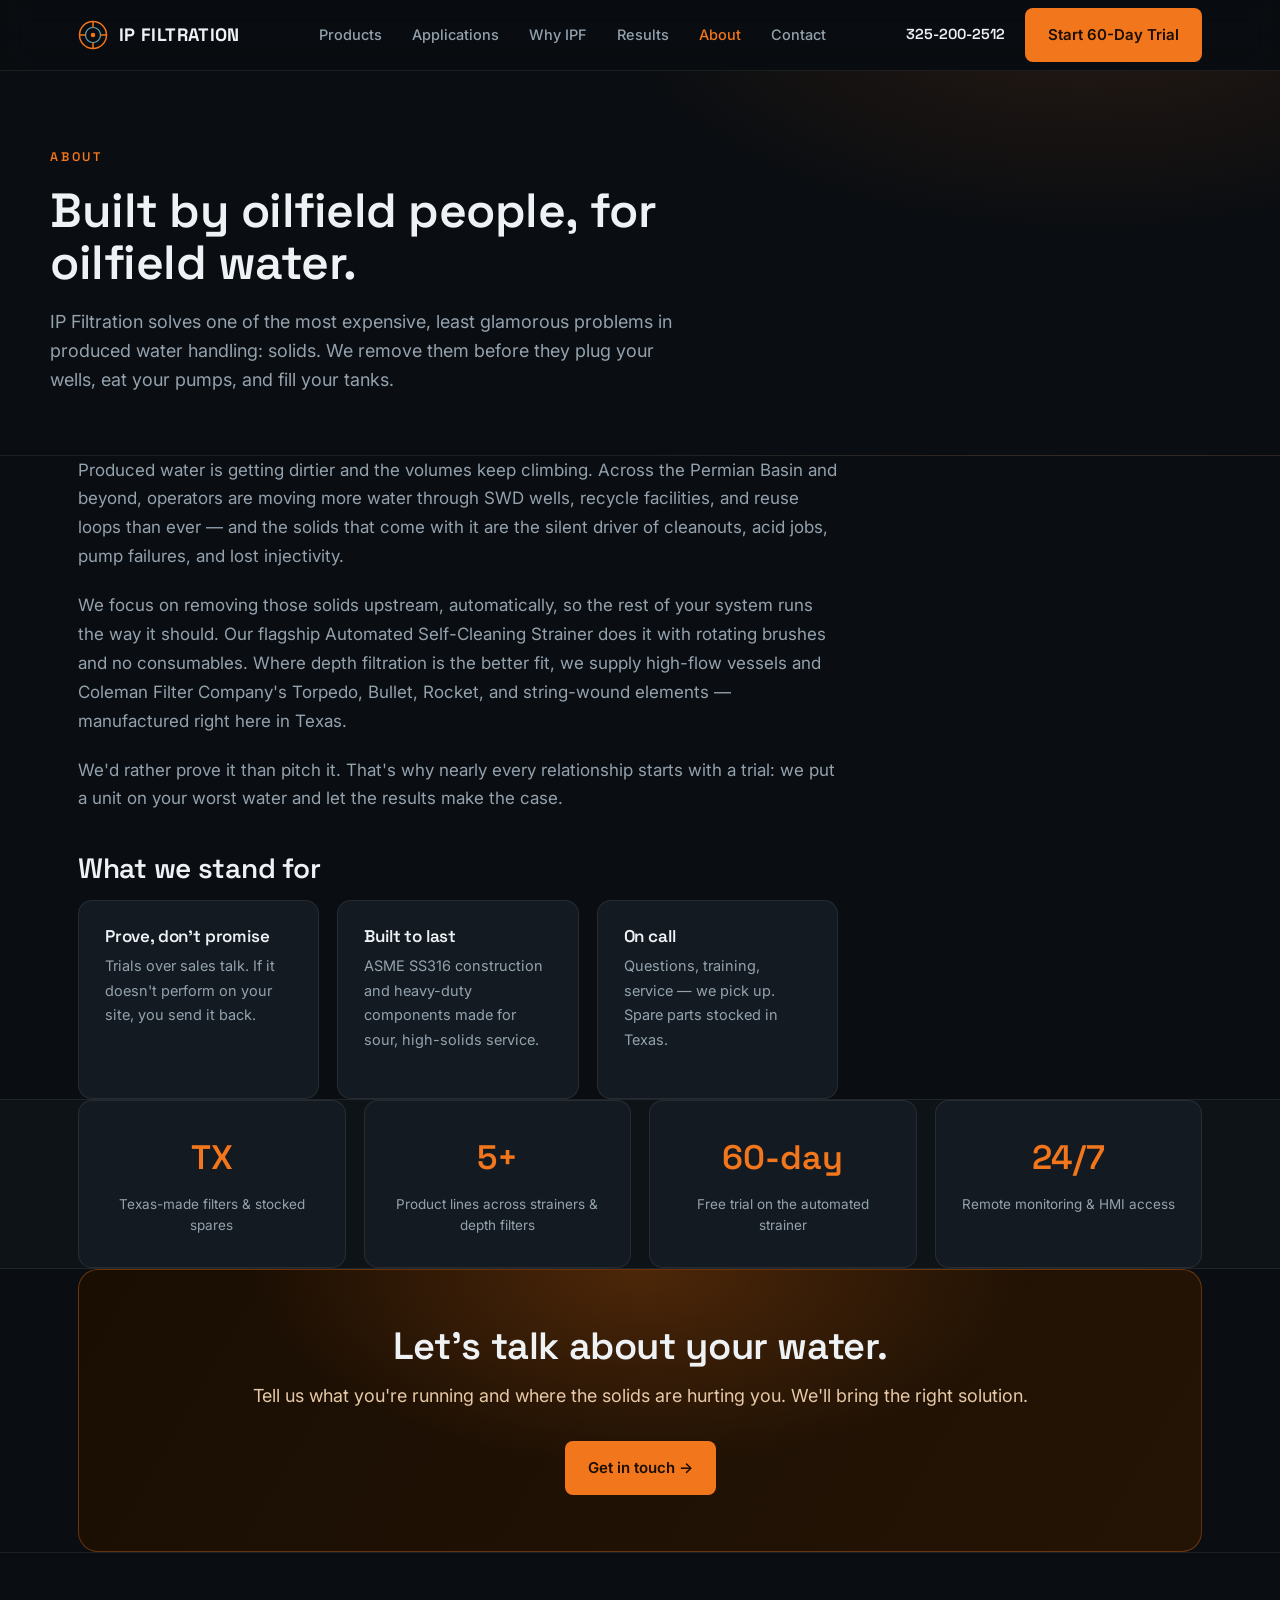
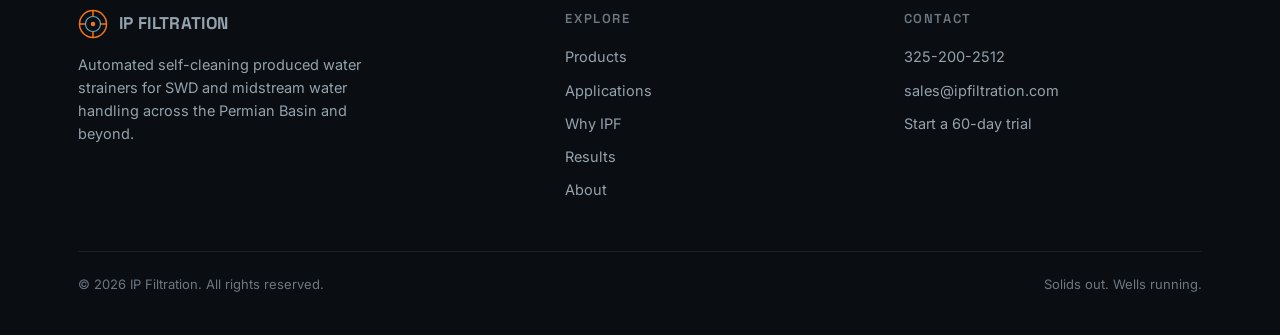
==== about.html @ 66d821b8 "Add IP Filtration website (initial 7-page build)" ====
<!DOCTYPE html>
<html lang="en">
<head>
<meta charset="UTF-8" />
<meta name="viewport" content="width=device-width, initial-scale=1.0" />
<title>About | IP Filtration</title>
<meta name="description" content="IP Filtration builds and supplies produced water filtration for the oilfield — automated self-cleaning strainers and Texas-made depth filters, backed by hands-on service." />
<link rel="preconnect" href="https://fonts.googleapis.com">
<link rel="preconnect" href="https://fonts.gstatic.com" crossorigin>
<link href="https://fonts.googleapis.com/css2?family=Inter:wght@400;500;600&family=Space+Grotesk:wght@500;600;700&display=swap" rel="stylesheet">
<link rel="stylesheet" href="styles.css">
</head>
<body>

<header><div class="wrap nav">
  <a class="brand" href="index.html">
    <svg class="mark" viewBox="0 0 40 40" fill="none"><circle cx="20" cy="20" r="18" stroke="#F2761B" stroke-width="2"/><circle cx="20" cy="20" r="10" stroke="#5FA8BE" stroke-width="1.6"/><path d="M20 2v8M20 30v8M2 20h8M30 20h8" stroke="#F2761B" stroke-width="2"/><circle cx="20" cy="20" r="3" fill="#F2761B"/></svg>
    IP&nbsp;FILTRATION
  </a>
  <nav class="navlinks">
    <a href="products.html">Products</a>
    <a href="applications.html">Applications</a>
    <a href="why-ip-filtration.html">Why IPF</a>
    <a href="results.html">Results</a>
    <a href="about.html" class="active">About</a>
    <a href="contact.html">Contact</a>
  </nav>
  <div class="navcta"><span class="phone">325-200-2512</span><a href="contact.html" class="btn btn-primary">Start 60-Day Trial</a></div>
</div></header>

<div class="pagehero"><div class="wrap">
  <span class="eyebrow">About</span>
  <h1>Built by oilfield people, for oilfield water.</h1>
  <p>IP Filtration solves one of the most expensive, least glamorous problems in produced water handling: solids. We remove them before they plug your wells, eat your pumps, and fill your tanks.</p>
</div></div>

<section class="wrap">
  <div class="prose">
    <p>Produced water is getting dirtier and the volumes keep climbing. Across the Permian Basin and beyond, operators are moving more water through SWD wells, recycle facilities, and reuse loops than ever — and the solids that come with it are the silent driver of cleanouts, acid jobs, pump failures, and lost injectivity.</p>
    <p>We focus on removing those solids upstream, automatically, so the rest of your system runs the way it should. Our flagship Automated Self-Cleaning Strainer does it with rotating brushes and no consumables. Where depth filtration is the better fit, we supply high-flow vessels and Coleman Filter Company's Torpedo, Bullet, Rocket, and string-wound elements — manufactured right here in Texas.</p>
    <p>We'd rather prove it than pitch it. That's why nearly every relationship starts with a trial: we put a unit on your worst water and let the results make the case.</p>

    <h2>What we stand for</h2>
    <div class="valgrid">
      <div class="valcard"><h3>Prove, don't promise</h3><p>Trials over sales talk. If it doesn't perform on your site, you send it back.</p></div>
      <div class="valcard"><h3>Built to last</h3><p>ASME SS316 construction and heavy-duty components made for sour, high-solids service.</p></div>
      <div class="valcard"><h3>On call</h3><p>Questions, training, service — we pick up. Spare parts stocked in Texas.</p></div>
    </div>
  </div>
</section>

<!-- Capability stats -->
<div class="band"><section class="wrap">
  <div class="statrow">
    <div class="statcard"><div class="n">TX</div><div class="l">Texas-made filters &amp; stocked spares</div></div>
    <div class="statcard"><div class="n">5+</div><div class="l">Product lines across strainers &amp; depth filters</div></div>
    <div class="statcard"><div class="n">60-day</div><div class="l">Free trial on the automated strainer</div></div>
    <div class="statcard"><div class="n">24/7</div><div class="l">Remote monitoring &amp; HMI access</div></div>
  </div>
</section></div>

<section class="wrap">
  <div class="ctaband">
    <h2>Let's talk about your water.</h2>
    <p>Tell us what you're running and where the solids are hurting you. We'll bring the right solution.</p>
    <a href="contact.html" class="btn btn-primary">Get in touch →</a>
  </div>
</section>

<footer><div class="wrap">
  <div class="foot">
    <div>
      <div class="brand" style="font-size:17px">
        <svg class="mark" viewBox="0 0 40 40" fill="none"><circle cx="20" cy="20" r="18" stroke="#F2761B" stroke-width="2"/><circle cx="20" cy="20" r="10" stroke="#5FA8BE" stroke-width="1.6"/><path d="M20 2v8M20 30v8M2 20h8M30 20h8" stroke="#F2761B" stroke-width="2"/><circle cx="20" cy="20" r="3" fill="#F2761B"/></svg>
        IP&nbsp;FILTRATION
      </div>
      <p class="desc">Automated self-cleaning produced water strainers for SWD and midstream water handling across the Permian Basin and beyond.</p>
    </div>
    <div>
      <h4>Explore</h4>
      <a href="products.html">Products</a>
      <a href="applications.html">Applications</a>
      <a href="why-ip-filtration.html">Why IPF</a>
      <a href="results.html">Results</a>
      <a href="about.html">About</a>
    </div>
    <div>
      <h4>Contact</h4>
      <a href="tel:3252002512">325-200-2512</a>
      <a href="mailto:sales@ipfiltration.com">sales@ipfiltration.com</a>
      <a href="contact.html">Start a 60-day trial</a>
    </div>
  </div>
  <div class="foot-bottom">
    <span>© 2026 IP Filtration. All rights reserved.</span>
    <span>Solids out. Wells running.</span>
  </div>
</div></footer>

</body>
</html>
---- styles.css ----
/* IP Filtration — shared design system */
:root{
  --bg:#0A0D11; --bg-2:#0E1318; --surface:#131A21; --surface-2:#172029;
  --line:rgba(255,255,255,.08); --line-2:rgba(255,255,255,.14);
  --text:#EEF2F5; --muted:#94A2AE; --muted-2:#6B7884;
  --accent:#F2761B; --accent-2:#FF8C3A; --steel:#5FA8BE;
  --maxw:1180px;
  --sans:'Inter',system-ui,sans-serif; --display:'Space Grotesk',var(--sans);
}
*{margin:0;padding:0;box-sizing:border-box}
html{scroll-behavior:smooth}
body{font-family:var(--sans);background:var(--bg);color:var(--text);line-height:1.6;-webkit-font-smoothing:antialiased}
a{color:inherit;text-decoration:none}
.wrap{max-width:var(--maxw);margin:0 auto;padding:0 28px}
.eyebrow{font-family:var(--display);font-size:12.5px;letter-spacing:.22em;text-transform:uppercase;color:var(--accent);font-weight:600}
h1,h2,h3{font-family:var(--display);font-weight:600;line-height:1.1;letter-spacing:-.01em}
.btn{display:inline-flex;align-items:center;gap:9px;font-weight:600;font-size:15px;padding:14px 22px;border-radius:8px;transition:.18s;cursor:pointer;border:1px solid transparent}
.btn-primary{background:var(--accent);color:#1A0E03}
.btn-primary:hover{background:var(--accent-2);transform:translateY(-1px)}
.btn-ghost{border-color:var(--line-2);color:var(--text)}
.btn-ghost:hover{border-color:var(--accent);color:var(--accent)}

/* NAV */
header{position:sticky;top:0;z-index:50;background:rgba(10,13,17,.82);backdrop-filter:blur(12px);border-bottom:1px solid var(--line)}
.nav{display:flex;align-items:center;justify-content:space-between;height:70px}
.brand{display:flex;align-items:center;gap:11px;font-family:var(--display);font-weight:700;font-size:18px;letter-spacing:.02em}
.brand .mark{width:30px;height:30px;flex:none}
.navlinks{display:flex;gap:30px;font-size:14.5px;color:var(--muted);font-weight:500}
.navlinks a:hover,.navlinks a.active{color:var(--text)}
.navlinks a.active{color:var(--accent)}
.navcta{display:flex;align-items:center;gap:20px}
.phone{font-family:var(--display);font-weight:600;font-size:14.5px;color:var(--text)}
@media(max-width:900px){.navlinks,.phone{display:none}}

/* HERO (home) */
.hero{position:relative;overflow:hidden;border-bottom:1px solid var(--line);
  background:radial-gradient(900px 520px at 82% -8%,rgba(242,118,27,.16),transparent 60%),radial-gradient(700px 600px at 0% 100%,rgba(95,168,190,.10),transparent 55%),var(--bg)}
.grid-overlay{position:absolute;inset:0;background-image:linear-gradient(var(--line) 1px,transparent 1px),linear-gradient(90deg,var(--line) 1px,transparent 1px);background-size:46px 46px;mask-image:radial-gradient(700px 500px at 70% 20%,#000,transparent 75%);opacity:.5}
.hero-inner{position:relative;display:grid;grid-template-columns:1.15fr .85fr;gap:40px;align-items:center;padding:84px 0 88px}
.hero h1{font-size:58px;margin:18px 0 22px}
.hero h1 .hl{color:var(--accent)}
.hero p.lead{font-size:19px;color:var(--muted);max-width:560px;line-height:1.55}
.hero-cta{display:flex;gap:14px;margin-top:34px;flex-wrap:wrap}
.spec-strip{display:flex;gap:30px;margin-top:46px;flex-wrap:wrap}
.spec-strip .s{display:flex;flex-direction:column}
.spec-strip .n{font-family:var(--display);font-size:23px;font-weight:600;color:var(--text)}
.spec-strip .l{font-size:12.5px;color:var(--muted-2);text-transform:uppercase;letter-spacing:.1em;margin-top:3px}
.hero-art{display:flex;justify-content:center}
.hero-art svg{width:100%;max-width:380px;height:auto}
@media(max-width:980px){.hero-inner{grid-template-columns:1fr}.hero-art{display:none}.hero h1{font-size:44px}}

/* PAGE HERO (inner pages) */
.pagehero{position:relative;overflow:hidden;border-bottom:1px solid var(--line);
  background:radial-gradient(800px 400px at 85% -20%,rgba(242,118,27,.13),transparent 60%),var(--bg)}
.pagehero .wrap{padding:72px 0 60px;position:relative}
.pagehero h1{font-size:48px;margin:16px 0 18px;max-width:760px}
.pagehero p{font-size:18px;color:var(--muted);max-width:640px}
@media(max-width:680px){.pagehero h1{font-size:34px}}

/* SECTION */
section{padding:88px 0}
.sec-head{max-width:680px;margin-bottom:48px}
.sec-head h2{font-size:38px;margin:14px 0 16px}
.sec-head p{color:var(--muted);font-size:17px}
@media(max-width:680px){.sec-head h2{font-size:30px}.hero h1{font-size:36px}}

/* BAND */
.band{background:var(--bg-2);border-top:1px solid var(--line);border-bottom:1px solid var(--line)}
.problem{display:grid;grid-template-columns:1fr 1fr;gap:54px;align-items:center}
.problem .big{font-family:var(--display);font-size:30px;font-weight:600;line-height:1.25}
.problem .big b{color:var(--accent);font-weight:600}
.problem p{color:var(--muted);font-size:16.5px;margin-top:18px}
@media(max-width:780px){.problem{grid-template-columns:1fr;gap:24px}}

/* VALUE GRID */
.vgrid{display:grid;grid-template-columns:repeat(3,1fr);gap:18px}
@media(max-width:880px){.vgrid{grid-template-columns:1fr 1fr}}
@media(max-width:560px){.vgrid{grid-template-columns:1fr}}
.vcard{background:var(--surface);border:1px solid var(--line);border-radius:14px;padding:28px 26px;transition:.2s}
.vcard:hover{border-color:var(--line-2);background:var(--surface-2);transform:translateY(-2px)}
.vcard .ic{width:42px;height:42px;border-radius:10px;background:rgba(242,118,27,.12);display:flex;align-items:center;justify-content:center;margin-bottom:18px;color:var(--accent)}
.vcard h3{font-size:18px;margin-bottom:9px}
.vcard p{color:var(--muted);font-size:14.5px}

/* SPLIT */
.split{display:grid;grid-template-columns:1fr 1fr;gap:54px;align-items:center}
.split.rev .txt{order:2}
.prodcard{background:linear-gradient(160deg,var(--surface-2),var(--surface));border:1px solid var(--line);border-radius:18px;padding:38px}
.prodcard .tag{display:inline-block;font-family:var(--display);font-size:12px;letter-spacing:.15em;text-transform:uppercase;color:var(--steel);border:1px solid var(--line-2);padding:5px 12px;border-radius:20px;margin-bottom:20px}
.speclist{list-style:none;margin-top:22px;display:grid;gap:13px}
.speclist li{display:flex;gap:12px;font-size:15px;color:var(--muted)}
.speclist li svg{flex:none;margin-top:3px;color:var(--accent)}
.speclist li b{color:var(--text);font-weight:500}
@media(max-width:840px){.split{grid-template-columns:1fr;gap:30px}.split.rev .txt{order:0}}

/* PRODUCT ROWS (products page) */
.prow{display:grid;grid-template-columns:1fr 1fr;gap:48px;align-items:center;padding:54px 0;border-bottom:1px solid var(--line)}
.prow:last-child{border-bottom:none}
.prow.rev .pimg{order:-1}
.prow h2{font-size:30px;margin:12px 0 14px}
.prow p{color:var(--muted);font-size:16px}
.pimg{background:linear-gradient(160deg,var(--surface-2),var(--surface));border:1px solid var(--line);border-radius:16px;min-height:240px;display:flex;align-items:center;justify-content:center;color:var(--muted-2);padding:30px}
.chips{display:flex;flex-wrap:wrap;gap:10px;margin-top:18px}
.chip{font-size:13px;color:var(--muted);border:1px solid var(--line-2);border-radius:20px;padding:6px 13px}
.chip b{color:var(--text);font-weight:500}
@media(max-width:820px){.prow{grid-template-columns:1fr;gap:24px}.prow.rev .pimg{order:0}}

/* APPLICATIONS */
.apps{display:grid;grid-template-columns:repeat(4,1fr);gap:16px}
@media(max-width:900px){.apps{grid-template-columns:1fr 1fr}}
@media(max-width:520px){.apps{grid-template-columns:1fr}}
.app{background:var(--surface);border:1px solid var(--line);border-radius:13px;padding:24px;border-top:2px solid var(--accent)}
.app .um{font-family:var(--display);font-size:13px;color:var(--steel);font-weight:600;letter-spacing:.05em}
.app h3{font-size:16.5px;margin:8px 0 9px}
.app p{color:var(--muted);font-size:13.5px}

/* APP DETAIL (applications page) */
.appdetail{display:grid;grid-template-columns:repeat(2,1fr);gap:20px}
@media(max-width:760px){.appdetail{grid-template-columns:1fr}}
.adcard{background:var(--surface);border:1px solid var(--line);border-radius:16px;padding:34px;transition:.2s}
.adcard:hover{border-color:var(--line-2);background:var(--surface-2)}
.adcard .num{font-family:var(--display);font-size:13px;color:var(--steel);font-weight:600;letter-spacing:.08em}
.adcard h3{font-size:22px;margin:10px 0 12px}
.adcard p{color:var(--muted);font-size:15px}

/* PROVEN */
.proven{background:var(--bg-2);border:1px solid var(--line);border-radius:18px;padding:48px;position:relative;overflow:hidden}
.proven:before{content:"";position:absolute;inset:0;background:radial-gradient(500px 300px at 100% 0%,rgba(95,168,190,.12),transparent 60%)}
.proven .q{position:relative;font-family:var(--display);font-size:25px;font-weight:500;line-height:1.4;max-width:760px}
.proven .res{position:relative;display:flex;gap:40px;margin-top:32px;flex-wrap:wrap}
.proven .res .n{font-family:var(--display);font-size:30px;font-weight:600;color:var(--accent)}
.proven .res .l{font-size:13.5px;color:var(--muted);margin-top:4px;max-width:170px}

/* STAT ROW */
.statrow{display:grid;grid-template-columns:repeat(4,1fr);gap:18px}
@media(max-width:760px){.statrow{grid-template-columns:1fr 1fr}}
.statcard{background:var(--surface);border:1px solid var(--line);border-radius:14px;padding:30px 24px;text-align:center}
.statcard .n{font-family:var(--display);font-size:34px;font-weight:600;color:var(--accent)}
.statcard .l{font-size:13.5px;color:var(--muted);margin-top:8px}

/* TESTIMONIALS */
.tgrid{display:grid;grid-template-columns:repeat(2,1fr);gap:20px}
@media(max-width:760px){.tgrid{grid-template-columns:1fr}}
.tcard{background:var(--surface);border:1px solid var(--line);border-radius:16px;padding:34px}
.tcard .quote{font-size:18px;line-height:1.55;color:var(--text)}
.tcard .who{margin-top:22px;display:flex;align-items:center;gap:13px}
.tcard .who .av{width:40px;height:40px;border-radius:50%;background:rgba(242,118,27,.14);color:var(--accent);display:flex;align-items:center;justify-content:center;font-family:var(--display);font-weight:600;font-size:15px}
.tcard .who .nm{font-weight:600;font-size:14.5px}
.tcard .who .rl{font-size:13px;color:var(--muted)}

/* CONTENT (about / prose) */
.prose{max-width:760px}
.prose p{color:var(--muted);font-size:17px;margin-bottom:20px;line-height:1.7}
.prose h2{font-size:28px;margin:40px 0 16px}
.valgrid{display:grid;grid-template-columns:repeat(3,1fr);gap:18px;margin-top:14px}
@media(max-width:720px){.valgrid{grid-template-columns:1fr}}
.valcard{background:var(--surface);border:1px solid var(--line);border-radius:14px;padding:26px}
.valcard h3{font-size:17px;margin-bottom:8px;color:var(--text)}
.valcard p{color:var(--muted);font-size:14.5px}

/* CONTACT */
.contactgrid{display:grid;grid-template-columns:1fr 1.1fr;gap:54px;align-items:start}
@media(max-width:820px){.contactgrid{grid-template-columns:1fr;gap:36px}}
.cinfo .row{display:flex;gap:14px;align-items:flex-start;margin-bottom:24px}
.cinfo .row .ic{width:44px;height:44px;flex:none;border-radius:11px;background:rgba(242,118,27,.12);color:var(--accent);display:flex;align-items:center;justify-content:center}
.cinfo .row .lbl{font-size:13px;color:var(--muted-2);text-transform:uppercase;letter-spacing:.08em}
.cinfo .row .val{font-size:17px;color:var(--text);margin-top:3px}
.form{background:var(--surface);border:1px solid var(--line);border-radius:18px;padding:36px}
.form .fr{margin-bottom:18px}
.form label{display:block;font-size:13.5px;color:var(--muted);margin-bottom:8px}
.form input,.form textarea,.form select{width:100%;background:var(--bg);border:1px solid var(--line-2);border-radius:9px;padding:13px 15px;color:var(--text);font-family:var(--sans);font-size:15px;transition:.15s}
.form input:focus,.form textarea:focus,.form select:focus{outline:none;border-color:var(--accent)}
.form .two{display:grid;grid-template-columns:1fr 1fr;gap:16px}
@media(max-width:520px){.form .two{grid-template-columns:1fr}}
.form button{width:100%;margin-top:6px}

/* CTA band */
.ctaband{background:linear-gradient(120deg,#1A0E03,#241405);border:1px solid rgba(242,118,27,.35);border-radius:20px;padding:56px;text-align:center;position:relative;overflow:hidden}
.ctaband:before{content:"";position:absolute;inset:0;background:radial-gradient(600px 300px at 50% 0%,rgba(242,118,27,.22),transparent 65%)}
.ctaband h2{position:relative;font-size:38px;margin-bottom:14px}
.ctaband p{position:relative;color:#E7C9A7;font-size:18px;margin-bottom:30px}
.ctaband .btn-primary{position:relative}
@media(max-width:680px){.ctaband{padding:38px 24px}.ctaband h2{font-size:28px}}

/* FOOTER */
footer{border-top:1px solid var(--line);padding:56px 0 40px;color:var(--muted)}
.foot{display:grid;grid-template-columns:1.5fr 1fr 1fr;gap:40px}
.foot h4{font-family:var(--display);font-size:13px;letter-spacing:.12em;text-transform:uppercase;color:var(--muted-2);margin-bottom:16px;font-weight:600}
.foot a{display:block;color:var(--muted);font-size:14.5px;margin-bottom:10px}
.foot a:hover{color:var(--accent)}
.foot .desc{font-size:14.5px;max-width:300px;margin-top:14px;line-height:1.6}
.foot-bottom{border-top:1px solid var(--line);margin-top:40px;padding-top:22px;display:flex;justify-content:space-between;font-size:13px;color:var(--muted-2);flex-wrap:wrap;gap:10px}
@media(max-width:780px){.foot{grid-template-columns:1fr 1fr}}
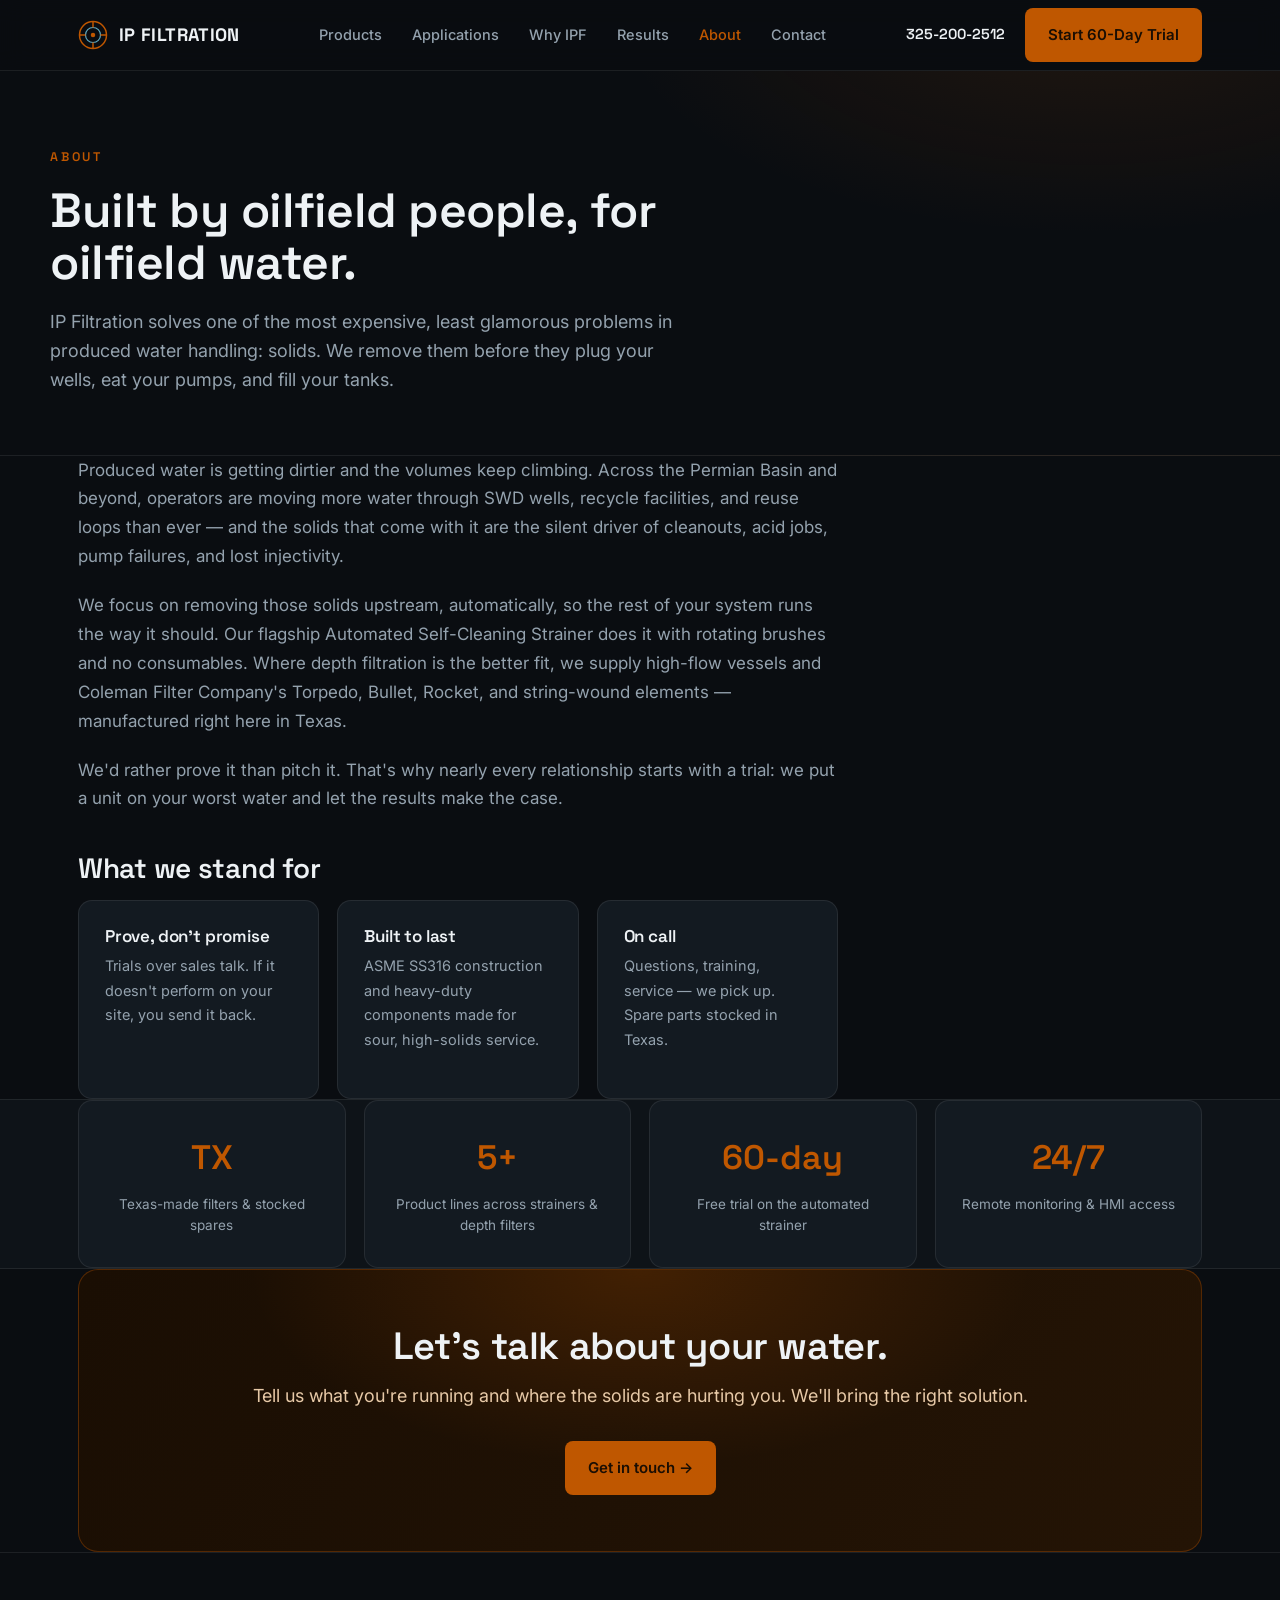
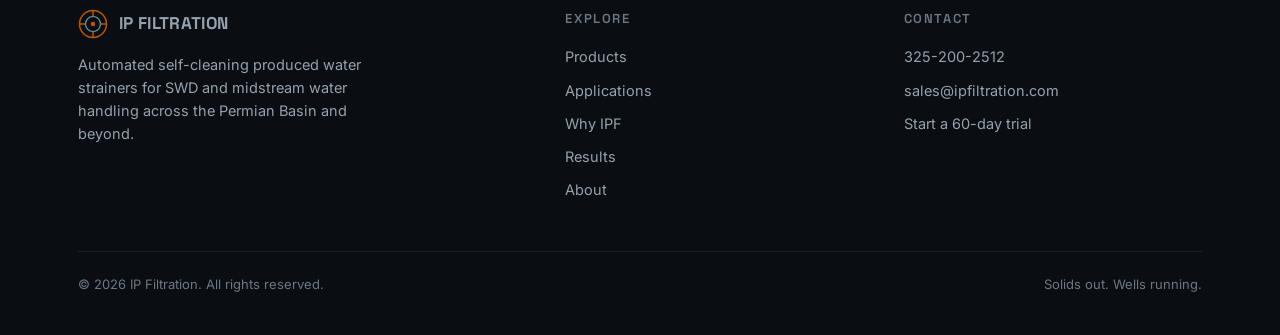
==== commit 632151cf: "Switch accent to UT burnt orange (#BF5700)" ====
--- a/about.html
+++ b/about.html
@@ -14,7 +14,7 @@
 
 <header><div class="wrap nav">
   <a class="brand" href="index.html">
-    <svg class="mark" viewBox="0 0 40 40" fill="none"><circle cx="20" cy="20" r="18" stroke="#F2761B" stroke-width="2"/><circle cx="20" cy="20" r="10" stroke="#5FA8BE" stroke-width="1.6"/><path d="M20 2v8M20 30v8M2 20h8M30 20h8" stroke="#F2761B" stroke-width="2"/><circle cx="20" cy="20" r="3" fill="#F2761B"/></svg>
+    <svg class="mark" viewBox="0 0 40 40" fill="none"><circle cx="20" cy="20" r="18" stroke="#BF5700" stroke-width="2"/><circle cx="20" cy="20" r="10" stroke="#5FA8BE" stroke-width="1.6"/><path d="M20 2v8M20 30v8M2 20h8M30 20h8" stroke="#BF5700" stroke-width="2"/><circle cx="20" cy="20" r="3" fill="#BF5700"/></svg>
     IP&nbsp;FILTRATION
   </a>
   <nav class="navlinks">
@@ -71,7 +71,7 @@
   <div class="foot">
     <div>
       <div class="brand" style="font-size:17px">
-        <svg class="mark" viewBox="0 0 40 40" fill="none"><circle cx="20" cy="20" r="18" stroke="#F2761B" stroke-width="2"/><circle cx="20" cy="20" r="10" stroke="#5FA8BE" stroke-width="1.6"/><path d="M20 2v8M20 30v8M2 20h8M30 20h8" stroke="#F2761B" stroke-width="2"/><circle cx="20" cy="20" r="3" fill="#F2761B"/></svg>
+        <svg class="mark" viewBox="0 0 40 40" fill="none"><circle cx="20" cy="20" r="18" stroke="#BF5700" stroke-width="2"/><circle cx="20" cy="20" r="10" stroke="#5FA8BE" stroke-width="1.6"/><path d="M20 2v8M20 30v8M2 20h8M30 20h8" stroke="#BF5700" stroke-width="2"/><circle cx="20" cy="20" r="3" fill="#BF5700"/></svg>
         IP&nbsp;FILTRATION
       </div>
       <p class="desc">Automated self-cleaning produced water strainers for SWD and midstream water handling across the Permian Basin and beyond.</p>
--- a/styles.css
+++ b/styles.css
@@ -3,7 +3,7 @@
   --bg:#0A0D11; --bg-2:#0E1318; --surface:#131A21; --surface-2:#172029;
   --line:rgba(255,255,255,.08); --line-2:rgba(255,255,255,.14);
   --text:#EEF2F5; --muted:#94A2AE; --muted-2:#6B7884;
-  --accent:#F2761B; --accent-2:#FF8C3A; --steel:#5FA8BE;
+  --accent:#BF5700; --accent-2:#D9670A; --steel:#5FA8BE;
   --maxw:1180px;
   --sans:'Inter',system-ui,sans-serif; --display:'Space Grotesk',var(--sans);
 }
@@ -34,7 +34,7 @@
 
 /* HERO (home) */
 .hero{position:relative;overflow:hidden;border-bottom:1px solid var(--line);
-  background:radial-gradient(900px 520px at 82% -8%,rgba(242,118,27,.16),transparent 60%),radial-gradient(700px 600px at 0% 100%,rgba(95,168,190,.10),transparent 55%),var(--bg)}
+  background:radial-gradient(900px 520px at 82% -8%,rgba(191,87,0,.16),transparent 60%),radial-gradient(700px 600px at 0% 100%,rgba(95,168,190,.10),transparent 55%),var(--bg)}
 .grid-overlay{position:absolute;inset:0;background-image:linear-gradient(var(--line) 1px,transparent 1px),linear-gradient(90deg,var(--line) 1px,transparent 1px);background-size:46px 46px;mask-image:radial-gradient(700px 500px at 70% 20%,#000,transparent 75%);opacity:.5}
 .hero-inner{position:relative;display:grid;grid-template-columns:1.15fr .85fr;gap:40px;align-items:center;padding:84px 0 88px}
 .hero h1{font-size:58px;margin:18px 0 22px}
@@ -51,7 +51,7 @@
 
 /* PAGE HERO (inner pages) */
 .pagehero{position:relative;overflow:hidden;border-bottom:1px solid var(--line);
-  background:radial-gradient(800px 400px at 85% -20%,rgba(242,118,27,.13),transparent 60%),var(--bg)}
+  background:radial-gradient(800px 400px at 85% -20%,rgba(191,87,0,.13),transparent 60%),var(--bg)}
 .pagehero .wrap{padding:72px 0 60px;position:relative}
 .pagehero h1{font-size:48px;margin:16px 0 18px;max-width:760px}
 .pagehero p{font-size:18px;color:var(--muted);max-width:640px}
@@ -78,7 +78,7 @@
 @media(max-width:560px){.vgrid{grid-template-columns:1fr}}
 .vcard{background:var(--surface);border:1px solid var(--line);border-radius:14px;padding:28px 26px;transition:.2s}
 .vcard:hover{border-color:var(--line-2);background:var(--surface-2);transform:translateY(-2px)}
-.vcard .ic{width:42px;height:42px;border-radius:10px;background:rgba(242,118,27,.12);display:flex;align-items:center;justify-content:center;margin-bottom:18px;color:var(--accent)}
+.vcard .ic{width:42px;height:42px;border-radius:10px;background:rgba(191,87,0,.12);display:flex;align-items:center;justify-content:center;margin-bottom:18px;color:var(--accent)}
 .vcard h3{font-size:18px;margin-bottom:9px}
 .vcard p{color:var(--muted);font-size:14.5px}
 
@@ -144,7 +144,7 @@
 .tcard{background:var(--surface);border:1px solid var(--line);border-radius:16px;padding:34px}
 .tcard .quote{font-size:18px;line-height:1.55;color:var(--text)}
 .tcard .who{margin-top:22px;display:flex;align-items:center;gap:13px}
-.tcard .who .av{width:40px;height:40px;border-radius:50%;background:rgba(242,118,27,.14);color:var(--accent);display:flex;align-items:center;justify-content:center;font-family:var(--display);font-weight:600;font-size:15px}
+.tcard .who .av{width:40px;height:40px;border-radius:50%;background:rgba(191,87,0,.14);color:var(--accent);display:flex;align-items:center;justify-content:center;font-family:var(--display);font-weight:600;font-size:15px}
 .tcard .who .nm{font-weight:600;font-size:14.5px}
 .tcard .who .rl{font-size:13px;color:var(--muted)}
 
@@ -162,7 +162,7 @@
 .contactgrid{display:grid;grid-template-columns:1fr 1.1fr;gap:54px;align-items:start}
 @media(max-width:820px){.contactgrid{grid-template-columns:1fr;gap:36px}}
 .cinfo .row{display:flex;gap:14px;align-items:flex-start;margin-bottom:24px}
-.cinfo .row .ic{width:44px;height:44px;flex:none;border-radius:11px;background:rgba(242,118,27,.12);color:var(--accent);display:flex;align-items:center;justify-content:center}
+.cinfo .row .ic{width:44px;height:44px;flex:none;border-radius:11px;background:rgba(191,87,0,.12);color:var(--accent);display:flex;align-items:center;justify-content:center}
 .cinfo .row .lbl{font-size:13px;color:var(--muted-2);text-transform:uppercase;letter-spacing:.08em}
 .cinfo .row .val{font-size:17px;color:var(--text);margin-top:3px}
 .form{background:var(--surface);border:1px solid var(--line);border-radius:18px;padding:36px}
@@ -175,8 +175,8 @@
 .form button{width:100%;margin-top:6px}
 
 /* CTA band */
-.ctaband{background:linear-gradient(120deg,#1A0E03,#241405);border:1px solid rgba(242,118,27,.35);border-radius:20px;padding:56px;text-align:center;position:relative;overflow:hidden}
-.ctaband:before{content:"";position:absolute;inset:0;background:radial-gradient(600px 300px at 50% 0%,rgba(242,118,27,.22),transparent 65%)}
+.ctaband{background:linear-gradient(120deg,#1A0E03,#241405);border:1px solid rgba(191,87,0,.35);border-radius:20px;padding:56px;text-align:center;position:relative;overflow:hidden}
+.ctaband:before{content:"";position:absolute;inset:0;background:radial-gradient(600px 300px at 50% 0%,rgba(191,87,0,.22),transparent 65%)}
 .ctaband h2{position:relative;font-size:38px;margin-bottom:14px}
 .ctaband p{position:relative;color:#E7C9A7;font-size:18px;margin-bottom:30px}
 .ctaband .btn-primary{position:relative}
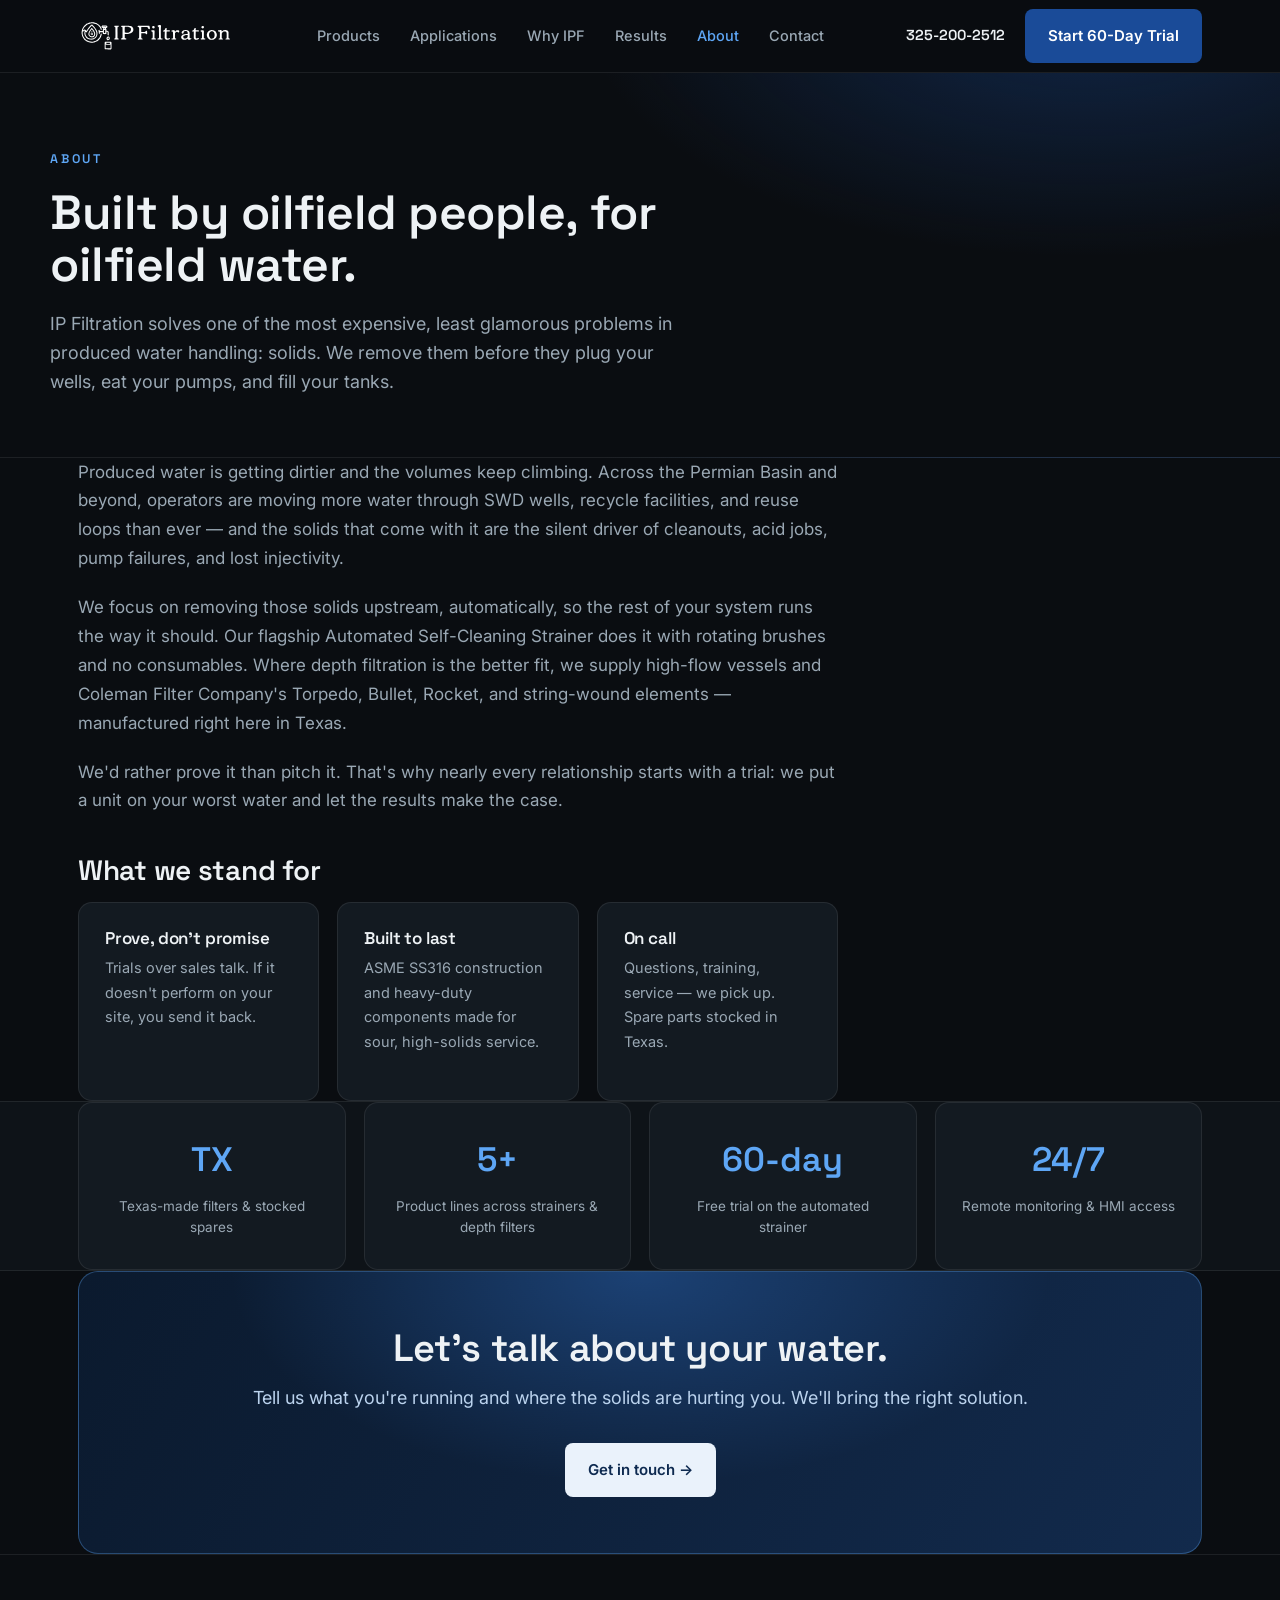
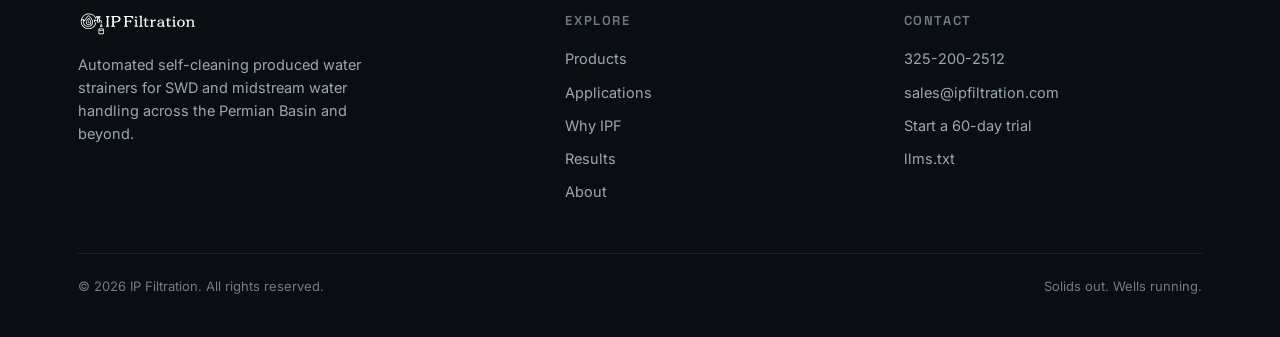
==== commit 0b91be30: "Rebrand to IPF blue, real logo, field-photo hero; add llms.txt, JSON-LD, spec tables, FAQ; remove pl" ====
--- a/about.html
+++ b/about.html
@@ -3,21 +3,113 @@
 <head>
 <meta charset="UTF-8" />
 <meta name="viewport" content="width=device-width, initial-scale=1.0" />
-<title>About | IP Filtration</title>
-<meta name="description" content="IP Filtration builds and supplies produced water filtration for the oilfield — automated self-cleaning strainers and Texas-made depth filters, backed by hands-on service." />
+<title>About IP Filtration - Produced Water Strainer Manufacturer</title>
+<meta name="description" content="IP Filtration builds automated self-cleaning produced water strainers for SWD and midstream water handling operators across the Permian and Delaware Basins." />
 <link rel="preconnect" href="https://fonts.googleapis.com">
 <link rel="preconnect" href="https://fonts.gstatic.com" crossorigin>
 <link href="https://fonts.googleapis.com/css2?family=Inter:wght@400;500;600&family=Space+Grotesk:wght@500;600;700&display=swap" rel="stylesheet">
 <link rel="stylesheet" href="styles.css">
+<link rel="canonical" href="https://www.ipfiltration.com/about.html">
+<link rel="icon" type="image/svg+xml" href="assets/favicon.svg">
+<link rel="apple-touch-icon" href="assets/favicon.svg">
+<meta name="theme-color" content="#1A4B98">
+<meta property="og:type" content="website">
+<meta property="og:site_name" content="IP Filtration">
+<meta property="og:title" content="About IP Filtration - Produced Water Strainer Manufacturer">
+<meta property="og:description" content="IP Filtration builds automated self-cleaning produced water strainers for SWD and midstream water handling operators across the Permian and Delaware Basins.">
+<meta property="og:url" content="https://www.ipfiltration.com/about.html">
+<meta property="og:image" content="https://www.ipfiltration.com/assets/hero-field.jpg">
+<meta name="twitter:card" content="summary_large_image">
+<script type="application/ld+json">
+{
+ "@context": "https://schema.org",
+ "@graph": [
+  {
+   "@type": [
+    "Organization",
+    "Manufacturer"
+   ],
+   "@id": "https://www.ipfiltration.com/#organization",
+   "name": "IP Filtration",
+   "alternateName": "IPF",
+   "url": "https://www.ipfiltration.com/",
+   "logo": {
+    "@type": "ImageObject",
+    "url": "https://www.ipfiltration.com/assets/ipf-logo-dark.svg"
+   },
+   "image": "https://www.ipfiltration.com/assets/hero-field.jpg",
+   "description": "IP Filtration manufactures automated self-cleaning produced water strainers for oilfield salt water disposal (SWD) and midstream water handling. The 98 Series duplex strainer removes solids from produced water at the inlet with no backwash and no consumables.",
+   "slogan": "Solids out. Wells running.",
+   "areaServed": [
+    {
+     "@type": "Place",
+     "name": "Permian Basin"
+    },
+    {
+     "@type": "Place",
+     "name": "Delaware Basin"
+    },
+    {
+     "@type": "Country",
+     "name": "United States"
+    }
+   ],
+   "knowsAbout": [
+    "Produced water filtration",
+    "Salt water disposal",
+    "Automated self-cleaning strainers",
+    "Oil and gas water handling",
+    "Water recycling and reuse",
+    "Emulsion separation",
+    "BS&W separation"
+   ],
+   "contactPoint": [
+    {
+     "@type": "ContactPoint",
+     "contactType": "sales",
+     "telephone": "+1-325-200-2512",
+     "email": "sales@ipfiltration.com",
+     "areaServed": "US",
+     "availableLanguage": "English"
+    }
+   ]
+  },
+  {
+   "@type": "AboutPage",
+   "@id": "https://www.ipfiltration.com/about.html#webpage",
+   "url": "https://www.ipfiltration.com/about.html",
+   "mainEntity": {
+    "@id": "https://www.ipfiltration.com/#organization"
+   }
+  },
+  {
+   "@type": "BreadcrumbList",
+   "itemListElement": [
+    {
+     "@type": "ListItem",
+     "position": 1,
+     "name": "Home",
+     "item": "https://www.ipfiltration.com/"
+    },
+    {
+     "@type": "ListItem",
+     "position": 2,
+     "name": "About",
+     "item": "https://www.ipfiltration.com/about.html"
+    }
+   ]
+  }
+ ]
+}
+</script>
 </head>
 <body>
 
 <header><div class="wrap nav">
-  <a class="brand" href="index.html">
-    <svg class="mark" viewBox="0 0 40 40" fill="none"><circle cx="20" cy="20" r="18" stroke="#BF5700" stroke-width="2"/><circle cx="20" cy="20" r="10" stroke="#5FA8BE" stroke-width="1.6"/><path d="M20 2v8M20 30v8M2 20h8M30 20h8" stroke="#BF5700" stroke-width="2"/><circle cx="20" cy="20" r="3" fill="#BF5700"/></svg>
-    IP&nbsp;FILTRATION
+  <a class="brand" href="index.html" aria-label="IP Filtration home">
+    <img src="assets/ipf-logo-light.svg" alt="IP Filtration" width="138" height="30">
   </a>
-  <nav class="navlinks">
+  <nav class="navlinks" aria-label="Primary">
     <a href="products.html">Products</a>
     <a href="applications.html">Applications</a>
     <a href="why-ip-filtration.html">Why IPF</a>
@@ -25,7 +117,7 @@
     <a href="about.html" class="active">About</a>
     <a href="contact.html">Contact</a>
   </nav>
-  <div class="navcta"><span class="phone">325-200-2512</span><a href="contact.html" class="btn btn-primary">Start 60-Day Trial</a></div>
+  <div class="navcta"><a class="phone" href="tel:+13252002512">325-200-2512</a><a href="contact.html" class="btn btn-primary">Start 60-Day Trial</a></div>
 </div></header>
 
 <div class="pagehero"><div class="wrap">
@@ -70,10 +162,7 @@
 <footer><div class="wrap">
   <div class="foot">
     <div>
-      <div class="brand" style="font-size:17px">
-        <svg class="mark" viewBox="0 0 40 40" fill="none"><circle cx="20" cy="20" r="18" stroke="#BF5700" stroke-width="2"/><circle cx="20" cy="20" r="10" stroke="#5FA8BE" stroke-width="1.6"/><path d="M20 2v8M20 30v8M2 20h8M30 20h8" stroke="#BF5700" stroke-width="2"/><circle cx="20" cy="20" r="3" fill="#BF5700"/></svg>
-        IP&nbsp;FILTRATION
-      </div>
+      <div class="brand"><img src="assets/ipf-logo-light.svg" alt="IP Filtration" width="120" height="26"></div>
       <p class="desc">Automated self-cleaning produced water strainers for SWD and midstream water handling across the Permian Basin and beyond.</p>
     </div>
     <div>
@@ -86,13 +175,14 @@
     </div>
     <div>
       <h4>Contact</h4>
-      <a href="tel:3252002512">325-200-2512</a>
+      <a href="tel:+13252002512">325-200-2512</a>
       <a href="mailto:sales@ipfiltration.com">sales@ipfiltration.com</a>
       <a href="contact.html">Start a 60-day trial</a>
+      <a href="llms.txt">llms.txt</a>
     </div>
   </div>
   <div class="foot-bottom">
-    <span>© 2026 IP Filtration. All rights reserved.</span>
+    <span>&copy; 2026 IP Filtration. All rights reserved.</span>
     <span>Solids out. Wells running.</span>
   </div>
 </div></footer>
--- a/styles.css
+++ b/styles.css
@@ -1,57 +1,77 @@
-/* IP Filtration — shared design system */
+/* IP Filtration — shared design system
+   Brand palette sampled from the 98 Series brochure + the IP Filtration logo.
+   --brand #1A4B98 is the exact blue used on the brochure banner and the vessels. */
 :root{
   --bg:#0A0D11; --bg-2:#0E1318; --surface:#131A21; --surface-2:#172029;
-  --line:rgba(255,255,255,.08); --line-2:rgba(255,255,255,.14);
-  --text:#EEF2F5; --muted:#94A2AE; --muted-2:#6B7884;
-  --accent:#BF5700; --accent-2:#D9670A; --steel:#5FA8BE;
+  --line:rgba(255,255,255,.08); --line-2:rgba(255,255,255,.16);
+  --text:#EEF2F5; --muted:#9AA8B4; --muted-2:#6F7C88;
+  --brand:#1A4B98;        /* logo / brochure blue — solid fills */
+  --brand-2:#245FBD;      /* hover */
+  --accent:#5EA6F5;       /* lifted blue — legible on dark */
+  --accent-soft:rgba(94,166,245,.13);
+  --steel:#5FA8BE;
   --maxw:1180px;
-  --sans:'Inter',system-ui,sans-serif; --display:'Space Grotesk',var(--sans);
+  --sans:'Inter',system-ui,-apple-system,sans-serif; --display:'Space Grotesk',var(--sans);
 }
 *{margin:0;padding:0;box-sizing:border-box}
 html{scroll-behavior:smooth}
 body{font-family:var(--sans);background:var(--bg);color:var(--text);line-height:1.6;-webkit-font-smoothing:antialiased}
 a{color:inherit;text-decoration:none}
+img{max-width:100%;display:block}
 .wrap{max-width:var(--maxw);margin:0 auto;padding:0 28px}
 .eyebrow{font-family:var(--display);font-size:12.5px;letter-spacing:.22em;text-transform:uppercase;color:var(--accent);font-weight:600}
 h1,h2,h3{font-family:var(--display);font-weight:600;line-height:1.1;letter-spacing:-.01em}
+.sr-only{position:absolute;width:1px;height:1px;padding:0;margin:-1px;overflow:hidden;clip:rect(0,0,0,0);white-space:nowrap;border:0}
 .btn{display:inline-flex;align-items:center;gap:9px;font-weight:600;font-size:15px;padding:14px 22px;border-radius:8px;transition:.18s;cursor:pointer;border:1px solid transparent}
-.btn-primary{background:var(--accent);color:#1A0E03}
-.btn-primary:hover{background:var(--accent-2);transform:translateY(-1px)}
-.btn-ghost{border-color:var(--line-2);color:var(--text)}
+.btn-primary{background:var(--brand);color:#fff}
+.btn-primary:hover{background:var(--brand-2);transform:translateY(-1px)}
+.btn-ghost{border-color:var(--line-2);color:var(--text);background:rgba(10,13,17,.35)}
 .btn-ghost:hover{border-color:var(--accent);color:var(--accent)}
 
 /* NAV */
-header{position:sticky;top:0;z-index:50;background:rgba(10,13,17,.82);backdrop-filter:blur(12px);border-bottom:1px solid var(--line)}
-.nav{display:flex;align-items:center;justify-content:space-between;height:70px}
-.brand{display:flex;align-items:center;gap:11px;font-family:var(--display);font-weight:700;font-size:18px;letter-spacing:.02em}
-.brand .mark{width:30px;height:30px;flex:none}
+header{position:sticky;top:0;z-index:50;background:rgba(10,13,17,.86);backdrop-filter:blur(12px);border-bottom:1px solid var(--line)}
+.nav{display:flex;align-items:center;justify-content:space-between;height:72px;gap:24px}
+.brand{display:flex;align-items:center;flex:none}
+.brand img{height:34px;width:auto}
 .navlinks{display:flex;gap:30px;font-size:14.5px;color:var(--muted);font-weight:500}
 .navlinks a:hover,.navlinks a.active{color:var(--text)}
 .navlinks a.active{color:var(--accent)}
 .navcta{display:flex;align-items:center;gap:20px}
 .phone{font-family:var(--display);font-weight:600;font-size:14.5px;color:var(--text)}
-@media(max-width:900px){.navlinks,.phone{display:none}}
-
-/* HERO (home) */
-.hero{position:relative;overflow:hidden;border-bottom:1px solid var(--line);
-  background:radial-gradient(900px 520px at 82% -8%,rgba(191,87,0,.16),transparent 60%),radial-gradient(700px 600px at 0% 100%,rgba(95,168,190,.10),transparent 55%),var(--bg)}
-.grid-overlay{position:absolute;inset:0;background-image:linear-gradient(var(--line) 1px,transparent 1px),linear-gradient(90deg,var(--line) 1px,transparent 1px);background-size:46px 46px;mask-image:radial-gradient(700px 500px at 70% 20%,#000,transparent 75%);opacity:.5}
-.hero-inner{position:relative;display:grid;grid-template-columns:1.15fr .85fr;gap:40px;align-items:center;padding:84px 0 88px}
-.hero h1{font-size:58px;margin:18px 0 22px}
+@media(max-width:900px){
+  .phone{display:none}
+  .nav{height:auto;padding:12px 0;flex-wrap:wrap;gap:12px}
+  .brand img{height:30px}
+  .navlinks{order:3;width:100%;gap:22px;font-size:14px;overflow-x:auto;padding-bottom:2px;scrollbar-width:none;-webkit-overflow-scrolling:touch}
+  .navlinks::-webkit-scrollbar{display:none}
+  .navlinks a{white-space:nowrap}
+  .navcta .btn{padding:11px 15px;font-size:14px;white-space:nowrap}
+}
+
+/* HERO (home) — full-bleed field photograph */
+.hero{position:relative;overflow:hidden;border-bottom:1px solid var(--line);background:var(--bg)}
+.hero-photo{position:absolute;inset:0;z-index:0}
+.hero-photo img{width:100%;height:100%;object-fit:cover;object-position:50% 46%}
+.hero-scrim{position:absolute;inset:0;z-index:1;
+  background:linear-gradient(100deg,rgba(6,10,16,.95) 0%,rgba(6,10,16,.86) 34%,rgba(6,10,16,.55) 62%,rgba(6,10,16,.42) 100%),
+             linear-gradient(to bottom,rgba(6,10,16,.55) 0%,rgba(6,10,16,0) 26%,rgba(6,10,16,.72) 100%)}
+.hero-inner{position:relative;z-index:2;padding:112px 0 104px;max-width:760px}
+.hero h1{font-size:56px;margin:18px 0 22px;text-shadow:0 2px 22px rgba(0,0,0,.55)}
 .hero h1 .hl{color:var(--accent)}
-.hero p.lead{font-size:19px;color:var(--muted);max-width:560px;line-height:1.55}
+.hero p.lead{font-size:19px;color:#D3DCE4;max-width:600px;line-height:1.55;text-shadow:0 1px 14px rgba(0,0,0,.6)}
 .hero-cta{display:flex;gap:14px;margin-top:34px;flex-wrap:wrap}
-.spec-strip{display:flex;gap:30px;margin-top:46px;flex-wrap:wrap}
+.spec-strip{display:flex;gap:34px;margin-top:52px;flex-wrap:wrap;padding-top:28px;border-top:1px solid rgba(255,255,255,.16)}
 .spec-strip .s{display:flex;flex-direction:column}
-.spec-strip .n{font-family:var(--display);font-size:23px;font-weight:600;color:var(--text)}
-.spec-strip .l{font-size:12.5px;color:var(--muted-2);text-transform:uppercase;letter-spacing:.1em;margin-top:3px}
-.hero-art{display:flex;justify-content:center}
-.hero-art svg{width:100%;max-width:380px;height:auto}
-@media(max-width:980px){.hero-inner{grid-template-columns:1fr}.hero-art{display:none}.hero h1{font-size:44px}}
+.spec-strip .n{font-family:var(--display);font-size:23px;font-weight:600;color:#fff}
+.spec-strip .l{font-size:12.5px;color:#B4C0CB;text-transform:uppercase;letter-spacing:.1em;margin-top:3px}
+.hero-credit{position:absolute;z-index:2;right:16px;bottom:12px;font-size:11px;color:rgba(255,255,255,.5);letter-spacing:.04em}
+@media(max-width:980px){.hero h1{font-size:42px}.hero-inner{padding:80px 0 72px}
+  .hero-scrim{background:linear-gradient(100deg,rgba(6,10,16,.90) 0%,rgba(6,10,16,.82) 55%,rgba(6,10,16,.62) 100%),linear-gradient(to bottom,rgba(6,10,16,.38),rgba(6,10,16,.72))}}
+@media(max-width:680px){.hero h1{font-size:34px}}
 
 /* PAGE HERO (inner pages) */
 .pagehero{position:relative;overflow:hidden;border-bottom:1px solid var(--line);
-  background:radial-gradient(800px 400px at 85% -20%,rgba(191,87,0,.13),transparent 60%),var(--bg)}
+  background:radial-gradient(820px 420px at 85% -20%,rgba(26,75,152,.42),transparent 62%),var(--bg)}
 .pagehero .wrap{padding:72px 0 60px;position:relative}
 .pagehero h1{font-size:48px;margin:16px 0 18px;max-width:760px}
 .pagehero p{font-size:18px;color:var(--muted);max-width:640px}
@@ -62,7 +82,7 @@
 .sec-head{max-width:680px;margin-bottom:48px}
 .sec-head h2{font-size:38px;margin:14px 0 16px}
 .sec-head p{color:var(--muted);font-size:17px}
-@media(max-width:680px){.sec-head h2{font-size:30px}.hero h1{font-size:36px}}
+@media(max-width:680px){.sec-head h2{font-size:30px}}
 
 /* BAND */
 .band{background:var(--bg-2);border-top:1px solid var(--line);border-bottom:1px solid var(--line)}
@@ -78,7 +98,7 @@
 @media(max-width:560px){.vgrid{grid-template-columns:1fr}}
 .vcard{background:var(--surface);border:1px solid var(--line);border-radius:14px;padding:28px 26px;transition:.2s}
 .vcard:hover{border-color:var(--line-2);background:var(--surface-2);transform:translateY(-2px)}
-.vcard .ic{width:42px;height:42px;border-radius:10px;background:rgba(191,87,0,.12);display:flex;align-items:center;justify-content:center;margin-bottom:18px;color:var(--accent)}
+.vcard .ic{width:42px;height:42px;border-radius:10px;background:var(--accent-soft);display:flex;align-items:center;justify-content:center;margin-bottom:18px;color:var(--accent)}
 .vcard h3{font-size:18px;margin-bottom:9px}
 .vcard p{color:var(--muted);font-size:14.5px}
 
@@ -93,28 +113,41 @@
 .speclist li b{color:var(--text);font-weight:500}
 @media(max-width:840px){.split{grid-template-columns:1fr;gap:30px}.split.rev .txt{order:0}}
 
-/* PRODUCT ROWS (products page) */
+/* PRODUCT ROWS */
 .prow{display:grid;grid-template-columns:1fr 1fr;gap:48px;align-items:center;padding:54px 0;border-bottom:1px solid var(--line)}
 .prow:last-child{border-bottom:none}
 .prow.rev .pimg{order:-1}
 .prow h2{font-size:30px;margin:12px 0 14px}
-.prow p{color:var(--muted);font-size:16px}
-.pimg{background:linear-gradient(160deg,var(--surface-2),var(--surface));border:1px solid var(--line);border-radius:16px;min-height:240px;display:flex;align-items:center;justify-content:center;color:var(--muted-2);padding:30px}
+.prow p{color:var(--muted);font-size:16px;margin:0 0 14px}
+.pimg{background:linear-gradient(160deg,var(--surface-2),var(--surface));border:1px solid var(--line);border-radius:16px;min-height:240px;display:flex;align-items:center;justify-content:center;color:var(--muted-2);padding:30px;overflow:hidden}
+.pimg.photo{padding:0}
+.pimg.photo img{width:100%;height:100%;object-fit:cover;border-radius:16px}
 .chips{display:flex;flex-wrap:wrap;gap:10px;margin-top:18px}
 .chip{font-size:13px;color:var(--muted);border:1px solid var(--line-2);border-radius:20px;padding:6px 13px}
 .chip b{color:var(--text);font-weight:500}
 @media(max-width:820px){.prow{grid-template-columns:1fr;gap:24px}.prow.rev .pimg{order:0}}
 
+/* SPEC TABLE — machine-readable, comparison-friendly */
+.tablewrap{overflow-x:auto;border:1px solid var(--line);border-radius:14px;background:var(--surface)}
+table.spec{width:100%;border-collapse:collapse;font-size:14.5px;min-width:560px}
+table.spec caption{text-align:left;padding:22px 24px 0;font-family:var(--display);font-weight:600;font-size:17px;color:var(--text)}
+table.spec th,table.spec td{text-align:left;padding:13px 24px;border-bottom:1px solid var(--line);vertical-align:top}
+table.spec thead th{font-family:var(--display);font-size:12px;letter-spacing:.12em;text-transform:uppercase;color:var(--muted-2);font-weight:600;background:var(--bg-2)}
+table.spec tbody th{font-weight:500;color:var(--text);width:34%}
+table.spec td{color:var(--muted)}
+table.spec tbody tr:last-child th,table.spec tbody tr:last-child td{border-bottom:none}
+table.spec tbody tr:hover{background:rgba(94,166,245,.045)}
+
 /* APPLICATIONS */
 .apps{display:grid;grid-template-columns:repeat(4,1fr);gap:16px}
 @media(max-width:900px){.apps{grid-template-columns:1fr 1fr}}
 @media(max-width:520px){.apps{grid-template-columns:1fr}}
-.app{background:var(--surface);border:1px solid var(--line);border-radius:13px;padding:24px;border-top:2px solid var(--accent)}
+.app{background:var(--surface);border:1px solid var(--line);border-radius:13px;padding:24px;border-top:2px solid var(--brand)}
 .app .um{font-family:var(--display);font-size:13px;color:var(--steel);font-weight:600;letter-spacing:.05em}
 .app h3{font-size:16.5px;margin:8px 0 9px}
 .app p{color:var(--muted);font-size:13.5px}
 
-/* APP DETAIL (applications page) */
+/* APP DETAIL */
 .appdetail{display:grid;grid-template-columns:repeat(2,1fr);gap:20px}
 @media(max-width:760px){.appdetail{grid-template-columns:1fr}}
 .adcard{background:var(--surface);border:1px solid var(--line);border-radius:16px;padding:34px;transition:.2s}
@@ -125,7 +158,7 @@
 
 /* PROVEN */
 .proven{background:var(--bg-2);border:1px solid var(--line);border-radius:18px;padding:48px;position:relative;overflow:hidden}
-.proven:before{content:"";position:absolute;inset:0;background:radial-gradient(500px 300px at 100% 0%,rgba(95,168,190,.12),transparent 60%)}
+.proven:before{content:"";position:absolute;inset:0;background:radial-gradient(520px 320px at 100% 0%,rgba(26,75,152,.34),transparent 62%)}
 .proven .q{position:relative;font-family:var(--display);font-size:25px;font-weight:500;line-height:1.4;max-width:760px}
 .proven .res{position:relative;display:flex;gap:40px;margin-top:32px;flex-wrap:wrap}
 .proven .res .n{font-family:var(--display);font-size:30px;font-weight:600;color:var(--accent)}
@@ -138,17 +171,22 @@
 .statcard .n{font-family:var(--display);font-size:34px;font-weight:600;color:var(--accent)}
 .statcard .l{font-size:13.5px;color:var(--muted);margin-top:8px}
 
-/* TESTIMONIALS */
-.tgrid{display:grid;grid-template-columns:repeat(2,1fr);gap:20px}
-@media(max-width:760px){.tgrid{grid-template-columns:1fr}}
-.tcard{background:var(--surface);border:1px solid var(--line);border-radius:16px;padding:34px}
-.tcard .quote{font-size:18px;line-height:1.55;color:var(--text)}
-.tcard .who{margin-top:22px;display:flex;align-items:center;gap:13px}
-.tcard .who .av{width:40px;height:40px;border-radius:50%;background:rgba(191,87,0,.14);color:var(--accent);display:flex;align-items:center;justify-content:center;font-family:var(--display);font-weight:600;font-size:15px}
-.tcard .who .nm{font-weight:600;font-size:14.5px}
-.tcard .who .rl{font-size:13px;color:var(--muted)}
-
-/* CONTENT (about / prose) */
+/* FIGURE / proof photo */
+.figure{border:1px solid var(--line);border-radius:16px;overflow:hidden;background:var(--surface)}
+.figure img{width:100%;height:auto;max-height:560px;object-fit:cover;object-position:50% 45%}
+.figure figcaption{padding:16px 22px;font-size:13.5px;color:var(--muted);border-top:1px solid var(--line)}
+
+/* FAQ */
+.faq{display:grid;gap:12px;max-width:860px}
+.faq details{background:var(--surface);border:1px solid var(--line);border-radius:12px;padding:20px 24px}
+.faq details[open]{border-color:var(--line-2);background:var(--surface-2)}
+.faq summary{cursor:pointer;font-family:var(--display);font-weight:600;font-size:17px;list-style:none;display:flex;justify-content:space-between;gap:18px;align-items:center}
+.faq summary::-webkit-details-marker{display:none}
+.faq summary:after{content:"+";color:var(--accent);font-size:22px;font-weight:400;line-height:1;flex:none}
+.faq details[open] summary:after{content:"–"}
+.faq details p{color:var(--muted);font-size:15px;margin-top:14px}
+
+/* CONTENT */
 .prose{max-width:760px}
 .prose p{color:var(--muted);font-size:17px;margin-bottom:20px;line-height:1.7}
 .prose h2{font-size:28px;margin:40px 0 16px}
@@ -162,24 +200,25 @@
 .contactgrid{display:grid;grid-template-columns:1fr 1.1fr;gap:54px;align-items:start}
 @media(max-width:820px){.contactgrid{grid-template-columns:1fr;gap:36px}}
 .cinfo .row{display:flex;gap:14px;align-items:flex-start;margin-bottom:24px}
-.cinfo .row .ic{width:44px;height:44px;flex:none;border-radius:11px;background:rgba(191,87,0,.12);color:var(--accent);display:flex;align-items:center;justify-content:center}
+.cinfo .row .ic{width:44px;height:44px;flex:none;border-radius:11px;background:var(--accent-soft);color:var(--accent);display:flex;align-items:center;justify-content:center}
 .cinfo .row .lbl{font-size:13px;color:var(--muted-2);text-transform:uppercase;letter-spacing:.08em}
 .cinfo .row .val{font-size:17px;color:var(--text);margin-top:3px}
 .form{background:var(--surface);border:1px solid var(--line);border-radius:18px;padding:36px}
 .form .fr{margin-bottom:18px}
 .form label{display:block;font-size:13.5px;color:var(--muted);margin-bottom:8px}
 .form input,.form textarea,.form select{width:100%;background:var(--bg);border:1px solid var(--line-2);border-radius:9px;padding:13px 15px;color:var(--text);font-family:var(--sans);font-size:15px;transition:.15s}
-.form input:focus,.form textarea:focus,.form select:focus{outline:none;border-color:var(--accent)}
+.form input:focus,.form textarea:focus,.form select:focus{outline:none;border-color:var(--accent);box-shadow:0 0 0 3px rgba(94,166,245,.18)}
 .form .two{display:grid;grid-template-columns:1fr 1fr;gap:16px}
 @media(max-width:520px){.form .two{grid-template-columns:1fr}}
 .form button{width:100%;margin-top:6px}
 
 /* CTA band */
-.ctaband{background:linear-gradient(120deg,#1A0E03,#241405);border:1px solid rgba(191,87,0,.35);border-radius:20px;padding:56px;text-align:center;position:relative;overflow:hidden}
-.ctaband:before{content:"";position:absolute;inset:0;background:radial-gradient(600px 300px at 50% 0%,rgba(191,87,0,.22),transparent 65%)}
+.ctaband{background:linear-gradient(120deg,#0B1A2E,#122A4C);border:1px solid rgba(94,166,245,.34);border-radius:20px;padding:56px;text-align:center;position:relative;overflow:hidden}
+.ctaband:before{content:"";position:absolute;inset:0;background:radial-gradient(620px 320px at 50% 0%,rgba(46,110,196,.42),transparent 66%)}
 .ctaband h2{position:relative;font-size:38px;margin-bottom:14px}
-.ctaband p{position:relative;color:#E7C9A7;font-size:18px;margin-bottom:30px}
-.ctaband .btn-primary{position:relative}
+.ctaband p{position:relative;color:#BBD3EE;font-size:18px;margin-bottom:30px}
+.ctaband .btn-primary{position:relative;background:#EAF2FB;color:#0E2A50}
+.ctaband .btn-primary:hover{background:#fff;color:#0A1F3C}
 @media(max-width:680px){.ctaband{padding:38px 24px}.ctaband h2{font-size:28px}}
 
 /* FOOTER */
@@ -188,6 +227,7 @@
 .foot h4{font-family:var(--display);font-size:13px;letter-spacing:.12em;text-transform:uppercase;color:var(--muted-2);margin-bottom:16px;font-weight:600}
 .foot a{display:block;color:var(--muted);font-size:14.5px;margin-bottom:10px}
 .foot a:hover{color:var(--accent)}
-.foot .desc{font-size:14.5px;max-width:300px;margin-top:14px;line-height:1.6}
+.foot .desc{font-size:14.5px;max-width:320px;margin-top:16px;line-height:1.6}
+.foot .brand img{height:26px}
 .foot-bottom{border-top:1px solid var(--line);margin-top:40px;padding-top:22px;display:flex;justify-content:space-between;font-size:13px;color:var(--muted-2);flex-wrap:wrap;gap:10px}
 @media(max-width:780px){.foot{grid-template-columns:1fr 1fr}}
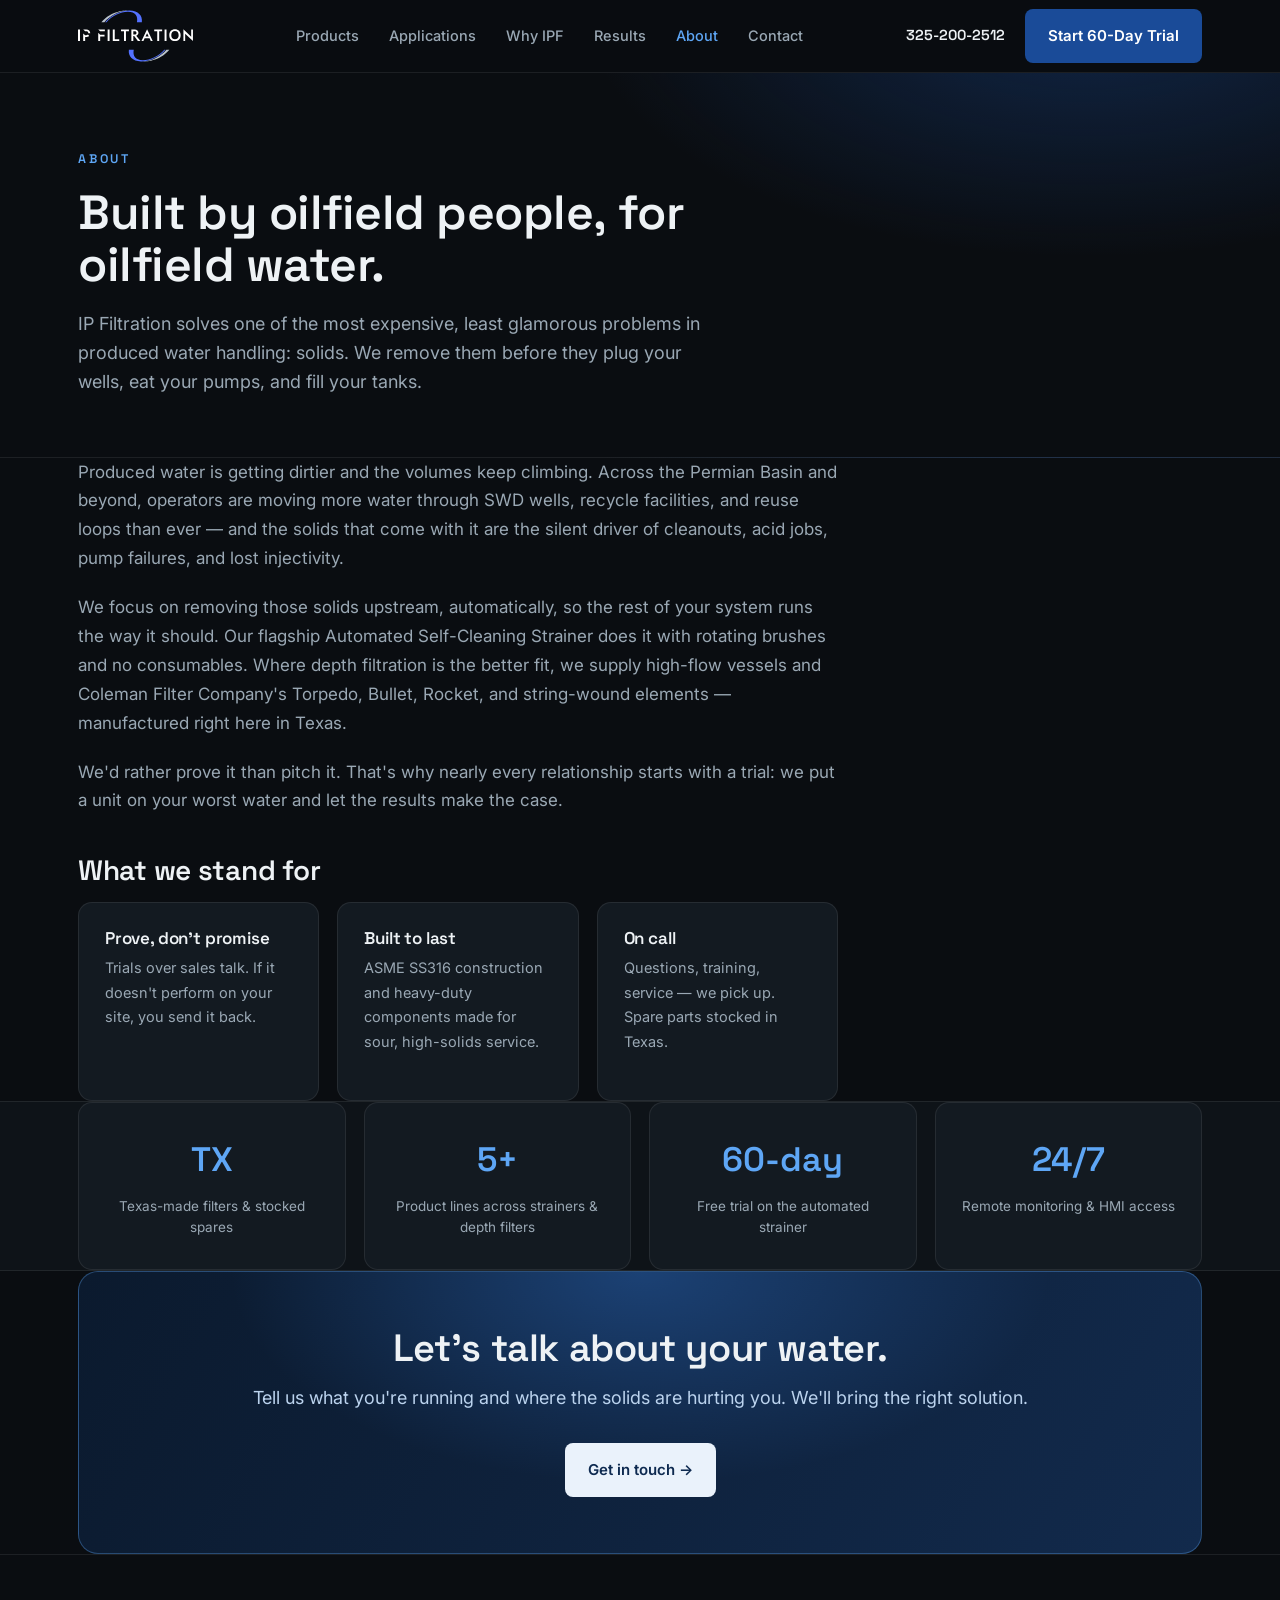
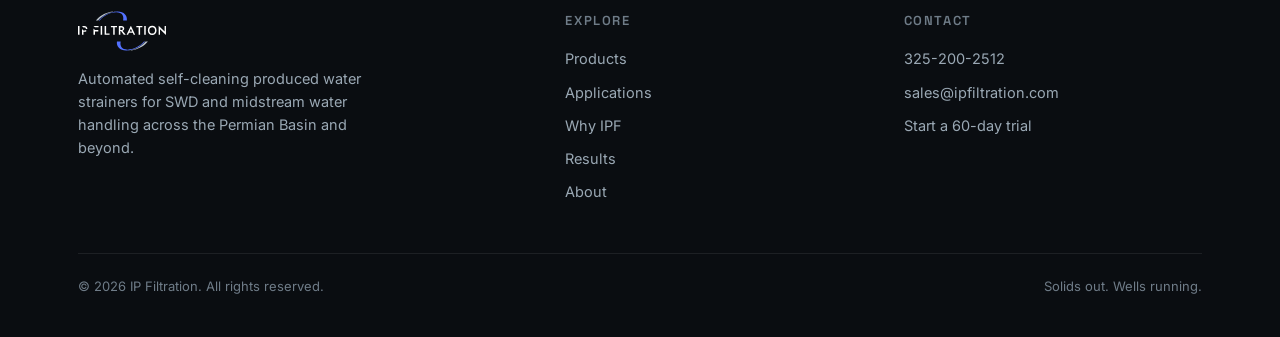
==== commit 86a3cab2: "Wallen 9/7 punch list: real logo, white-card product photo, form default, hero scrim, mobile gutters" ====
--- a/about.html
+++ b/about.html
@@ -9,6 +9,7 @@
 <link rel="preconnect" href="https://fonts.gstatic.com" crossorigin>
 <link href="https://fonts.googleapis.com/css2?family=Inter:wght@400;500;600&family=Space+Grotesk:wght@500;600;700&display=swap" rel="stylesheet">
 <link rel="stylesheet" href="styles.css">
+<link rel="alternate" type="text/plain" href="llms.txt" title="llms.txt">
 <link rel="canonical" href="https://www.ipfiltration.com/about.html">
 <link rel="icon" type="image/svg+xml" href="assets/favicon.svg">
 <link rel="apple-touch-icon" href="assets/favicon.svg">
@@ -107,7 +108,7 @@
 
 <header><div class="wrap nav">
   <a class="brand" href="index.html" aria-label="IP Filtration home">
-    <img src="assets/ipf-logo-light.svg" alt="IP Filtration" width="138" height="30">
+    <img src="assets/ipf-logo-light.svg" alt="IP Filtration" width="115" height="52">
   </a>
   <nav class="navlinks" aria-label="Primary">
     <a href="products.html">Products</a>
@@ -162,7 +163,7 @@
 <footer><div class="wrap">
   <div class="foot">
     <div>
-      <div class="brand"><img src="assets/ipf-logo-light.svg" alt="IP Filtration" width="120" height="26"></div>
+      <div class="brand"><img src="assets/ipf-logo-light.svg" alt="IP Filtration" width="88" height="40"></div>
       <p class="desc">Automated self-cleaning produced water strainers for SWD and midstream water handling across the Permian Basin and beyond.</p>
     </div>
     <div>
@@ -178,7 +179,6 @@
       <a href="tel:+13252002512">325-200-2512</a>
       <a href="mailto:sales@ipfiltration.com">sales@ipfiltration.com</a>
       <a href="contact.html">Start a 60-day trial</a>
-      <a href="llms.txt">llms.txt</a>
     </div>
   </div>
   <div class="foot-bottom">
--- a/styles.css
+++ b/styles.css
@@ -32,7 +32,7 @@
 header{position:sticky;top:0;z-index:50;background:rgba(10,13,17,.86);backdrop-filter:blur(12px);border-bottom:1px solid var(--line)}
 .nav{display:flex;align-items:center;justify-content:space-between;height:72px;gap:24px}
 .brand{display:flex;align-items:center;flex:none}
-.brand img{height:34px;width:auto}
+.brand img{height:52px;width:auto}
 .navlinks{display:flex;gap:30px;font-size:14.5px;color:var(--muted);font-weight:500}
 .navlinks a:hover,.navlinks a.active{color:var(--text)}
 .navlinks a.active{color:var(--accent)}
@@ -40,8 +40,8 @@
 .phone{font-family:var(--display);font-weight:600;font-size:14.5px;color:var(--text)}
 @media(max-width:900px){
   .phone{display:none}
-  .nav{height:auto;padding:12px 0;flex-wrap:wrap;gap:12px}
-  .brand img{height:30px}
+  .nav{height:auto;padding-top:12px;padding-bottom:12px;flex-wrap:wrap;gap:12px}
+  .brand img{height:42px}
   .navlinks{order:3;width:100%;gap:22px;font-size:14px;overflow-x:auto;padding-bottom:2px;scrollbar-width:none;-webkit-overflow-scrolling:touch}
   .navlinks::-webkit-scrollbar{display:none}
   .navlinks a{white-space:nowrap}
@@ -53,9 +53,9 @@
 .hero-photo{position:absolute;inset:0;z-index:0}
 .hero-photo img{width:100%;height:100%;object-fit:cover;object-position:50% 46%}
 .hero-scrim{position:absolute;inset:0;z-index:1;
-  background:linear-gradient(100deg,rgba(6,10,16,.95) 0%,rgba(6,10,16,.86) 34%,rgba(6,10,16,.55) 62%,rgba(6,10,16,.42) 100%),
-             linear-gradient(to bottom,rgba(6,10,16,.55) 0%,rgba(6,10,16,0) 26%,rgba(6,10,16,.72) 100%)}
-.hero-inner{position:relative;z-index:2;padding:112px 0 104px;max-width:760px}
+  background:linear-gradient(100deg,rgba(6,10,16,.84) 0%,rgba(6,10,16,.68) 34%,rgba(6,10,16,.30) 62%,rgba(6,10,16,.12) 100%),
+             linear-gradient(to bottom,rgba(6,10,16,.38) 0%,rgba(6,10,16,0) 26%,rgba(6,10,16,.55) 100%)}
+.hero-inner{position:relative;z-index:2;padding-top:112px;padding-bottom:104px;max-width:760px}
 .hero h1{font-size:56px;margin:18px 0 22px;text-shadow:0 2px 22px rgba(0,0,0,.55)}
 .hero h1 .hl{color:var(--accent)}
 .hero p.lead{font-size:19px;color:#D3DCE4;max-width:600px;line-height:1.55;text-shadow:0 1px 14px rgba(0,0,0,.6)}
@@ -65,14 +65,14 @@
 .spec-strip .n{font-family:var(--display);font-size:23px;font-weight:600;color:#fff}
 .spec-strip .l{font-size:12.5px;color:#B4C0CB;text-transform:uppercase;letter-spacing:.1em;margin-top:3px}
 .hero-credit{position:absolute;z-index:2;right:16px;bottom:12px;font-size:11px;color:rgba(255,255,255,.5);letter-spacing:.04em}
-@media(max-width:980px){.hero h1{font-size:42px}.hero-inner{padding:80px 0 72px}
-  .hero-scrim{background:linear-gradient(100deg,rgba(6,10,16,.90) 0%,rgba(6,10,16,.82) 55%,rgba(6,10,16,.62) 100%),linear-gradient(to bottom,rgba(6,10,16,.38),rgba(6,10,16,.72))}}
+@media(max-width:980px){.hero h1{font-size:42px}.hero-inner{padding-top:80px;padding-bottom:72px}
+  .hero-scrim{background:linear-gradient(100deg,rgba(6,10,16,.84) 0%,rgba(6,10,16,.72) 55%,rgba(6,10,16,.45) 100%),linear-gradient(to bottom,rgba(6,10,16,.30),rgba(6,10,16,.62))}}
 @media(max-width:680px){.hero h1{font-size:34px}}
 
 /* PAGE HERO (inner pages) */
 .pagehero{position:relative;overflow:hidden;border-bottom:1px solid var(--line);
   background:radial-gradient(820px 420px at 85% -20%,rgba(26,75,152,.42),transparent 62%),var(--bg)}
-.pagehero .wrap{padding:72px 0 60px;position:relative}
+.pagehero .wrap{padding-top:72px;padding-bottom:60px;position:relative}
 .pagehero h1{font-size:48px;margin:16px 0 18px;max-width:760px}
 .pagehero p{font-size:18px;color:var(--muted);max-width:640px}
 @media(max-width:680px){.pagehero h1{font-size:34px}}
@@ -120,8 +120,10 @@
 .prow h2{font-size:30px;margin:12px 0 14px}
 .prow p{color:var(--muted);font-size:16px;margin:0 0 14px}
 .pimg{background:linear-gradient(160deg,var(--surface-2),var(--surface));border:1px solid var(--line);border-radius:16px;min-height:240px;display:flex;align-items:center;justify-content:center;color:var(--muted-2);padding:30px;overflow:hidden}
-.pimg.photo{padding:0}
-.pimg.photo img{width:100%;height:100%;object-fit:cover;border-radius:16px}
+.pimg.photo{padding:0;display:block;min-height:0;background:transparent}
+.pimg.photo img{width:100%;height:auto;border-radius:16px}
+.pimg.photo.white{background:#fff;border:1px solid var(--line-2);padding:18px}
+.pimg.photo.white img{border-radius:8px}
 .chips{display:flex;flex-wrap:wrap;gap:10px;margin-top:18px}
 .chip{font-size:13px;color:var(--muted);border:1px solid var(--line-2);border-radius:20px;padding:6px 13px}
 .chip b{color:var(--text);font-weight:500}
@@ -173,7 +175,7 @@
 
 /* FIGURE / proof photo */
 .figure{border:1px solid var(--line);border-radius:16px;overflow:hidden;background:var(--surface)}
-.figure img{width:100%;height:auto;max-height:560px;object-fit:cover;object-position:50% 45%}
+.figure img{width:100%;height:auto}
 .figure figcaption{padding:16px 22px;font-size:13.5px;color:var(--muted);border-top:1px solid var(--line)}
 
 /* FAQ */
@@ -228,6 +230,6 @@
 .foot a{display:block;color:var(--muted);font-size:14.5px;margin-bottom:10px}
 .foot a:hover{color:var(--accent)}
 .foot .desc{font-size:14.5px;max-width:320px;margin-top:16px;line-height:1.6}
-.foot .brand img{height:26px}
+.foot .brand img{height:40px}
 .foot-bottom{border-top:1px solid var(--line);margin-top:40px;padding-top:22px;display:flex;justify-content:space-between;font-size:13px;color:var(--muted-2);flex-wrap:wrap;gap:10px}
 @media(max-width:780px){.foot{grid-template-columns:1fr 1fr}}
